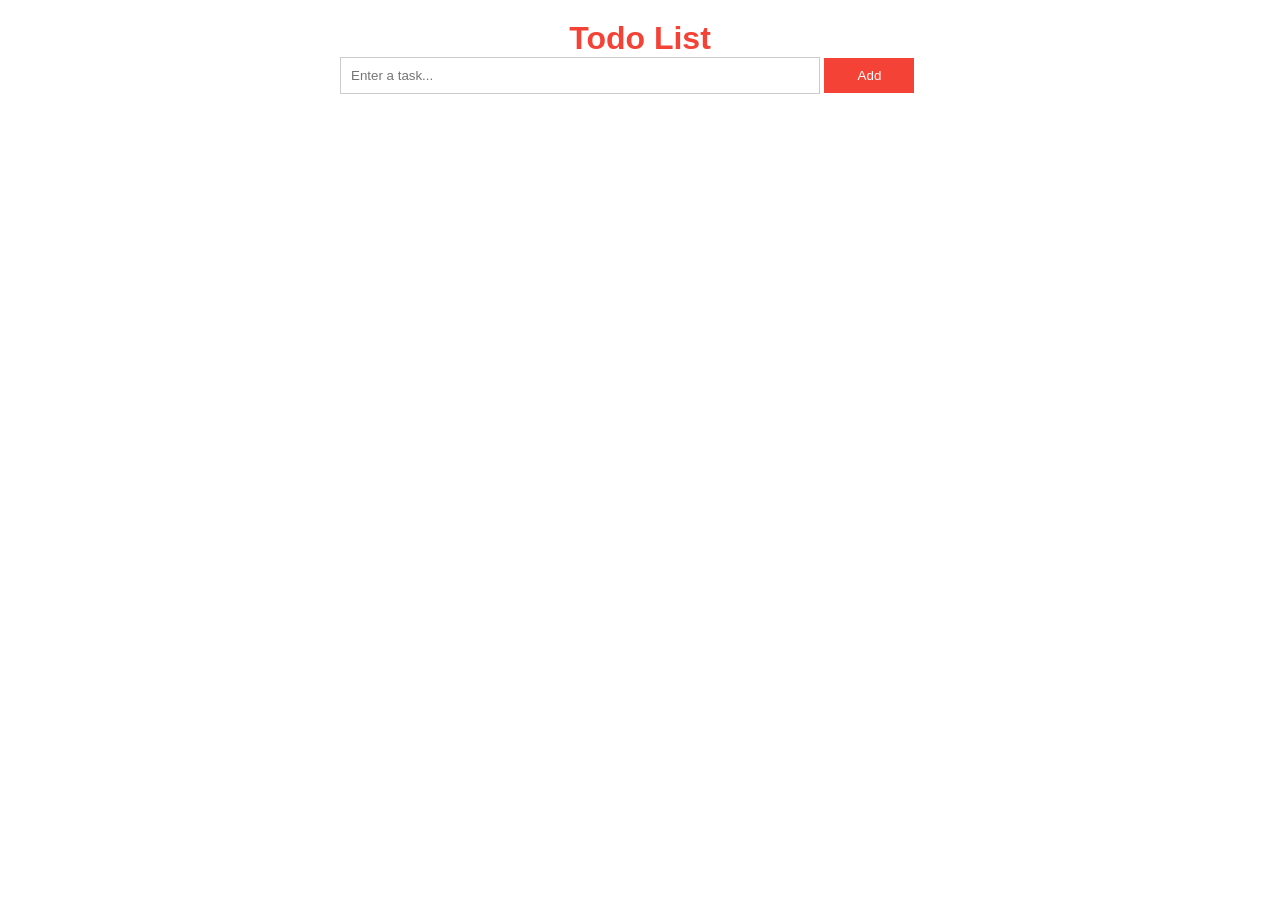
==== index.html @ 0a1d8001 "12/02/2024" ====
<!DOCTYPE html>
<html lang="en">
<head>
  <meta charset="UTF-8">
  <meta name="viewport" content="width=device-width, initial-scale=1.0">
  <title>Todo List App</title>
  <link rel="stylesheet" href="style.css">
</head>
<body>
  <div class="container">
    <h1>Todo List</h1>
    <input type="text" id="task-input" placeholder="Enter a task...">
    <button id="add-task">Add</button>
    <button id="save-task" style="display: none;">Save</button>
    <input type="hidden" id="save-index" value="">
    <ul id="task-list"></ul>
  </div>
  <script src="script.js"></script>
</body>
</html>
---- style.css ----
* {
  box-sizing: border-box;
  margin: 0;
  padding: 0;
}

.container {
  max-width: 600px;
  margin: 20px auto;
  font-family: Arial, sans-serif;
}

h1 {
  text-align: center;
  color: #f44336;
}

input {
  width: 80%;
  padding: 10px;
  border: 1px solid #ccc;
  outline: none;
}

button {
  width: 15%;
  padding: 10px;
  background-color: #f44336;
  color: white;
  border: none;
  cursor: pointer;
}

ul {
  list-style: none;
}

li {
  padding: 10px;
  border-bottom: 1px solid #ccc;
  display: flex;
  align-items: center;
}

li.done {
  color: #888;
  text-decoration: line-through;
}

li span {
  margin-left: auto;
  color: #f44336;
  cursor: pointer;
}
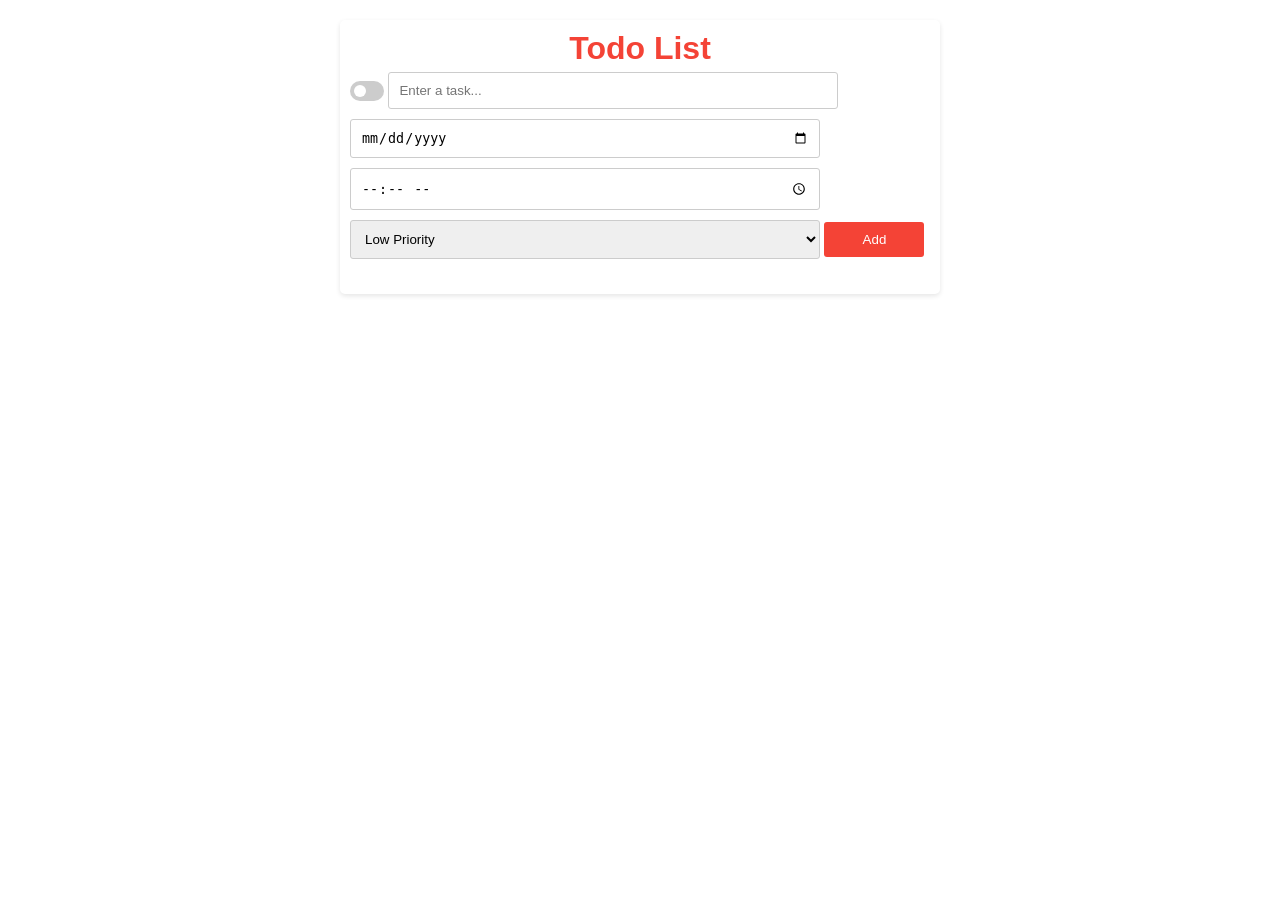
==== commit e7033607: "Update 1.0" ====
--- a/index.html
+++ b/index.html
@@ -9,7 +9,18 @@
 <body>
   <div class="container">
     <h1>Todo List</h1>
+    <label class="switch">
+      <input type="checkbox" id="dark-mode-toggle">
+      <span class="slider round"></span>
+    </label>
     <input type="text" id="task-input" placeholder="Enter a task...">
+    <input type="date" id="task-date" placeholder="Select date">
+    <input type="time" id="task-time" placeholder="Select time">
+    <select id="task-priority">
+      <option value="Low">Low Priority</option>
+      <option value="Medium">Medium Priority</option>
+      <option value="High">High Priority</option>
+    </select>
     <button id="add-task">Add</button>
     <button id="save-task" style="display: none;">Save</button>
     <input type="hidden" id="save-index" value="">
--- a/style.css
+++ b/style.css
@@ -1,54 +1,204 @@
-* {
-  box-sizing: border-box;
-  margin: 0;
-  padding: 0;
-}
-
-.container {
-  max-width: 600px;
-  margin: 20px auto;
-  font-family: Arial, sans-serif;
-}
-
-h1 {
-  text-align: center;
+
+  * {
+    box-sizing: border-box;
+    margin: 0;
+    padding: 0;
+  }
+  
+  .container {
+    max-width: 600px;
+    margin: 20px auto;
+    padding: 10px;
+    font-family: Arial, sans-serif;
+    background-color: #fff;
+    border-radius: 5px;
+    box-shadow: 0 2px 5px rgba(0, 0, 0, 0.1);
+  }
+  
+  h1 {
+    text-align: center;
+    color: #f44336;
+  }
+  
+  input[type="text"], #task-date, #task-time, #task-priority {
+    width: calc(100% - 130px);
+    padding: 10px;
+    margin: 5px 0;
+    border: 1px solid #ccc;
+    border-radius: 3px;
+    outline: none;
+  }
+  
+  #task-date, #task-time, #task-priority {
+    width: calc(100% - 110px);
+  }
+  
+  button {
+    width: 100px;
+    padding: 10px;
+    margin: 5px 0;
+    background-color: #f44336;
+    color: white;
+    border: none;
+    border-radius: 3px;
+    cursor: pointer;
+  }
+  
+  button:hover {
+    background-color: #d32f2f;
+  }
+  
+  ul {
+    list-style: none;
+    margin-top: 20px;
+  }
+  
+  li {
+    padding: 10px;
+    border-bottom: 1px solid #ccc;
+    display: flex;
+    flex-wrap: wrap;
+    align-items: center;
+  }
+  
+  li span:first-child {
+    flex-grow: 1;
+  }
+  
+  li .close {
+    margin-left: 10px;
+    color: #f44336;
+    cursor: pointer;
+  }
+  
+  li .comment {
+    display: block;
+    margin-top: 10px;
+    font-style: italic;
+    color: #666;
+  }
+  
+  li.done {
+    color: #888;
+    text-decoration: line-through;
+  }
+  
+  /* Dark mode styles */
+body.dark-mode {
+  background-color: #121212;
+  color: #ffffff;
+}
+
+.container.dark-mode {
+  background-color: #1e1e1e;
+  color: #ffffff;
+}
+
+input[type="text"].dark-mode, #task-date.dark-mode, #task-time.dark-mode, #task-priority.dark-mode, button.dark-mode {
+  background-color: #333333;
+  color: #ffffff;
+  border: 1px solid #555555;
+}
+
+ul.dark-mode li {
+  border-bottom: 1px solid #444444;
+}
+
+li.done.dark-mode {
+  color: #888888;
+}
+
+li .close.dark-mode {
   color: #f44336;
 }
 
-input {
-  width: 80%;
-  padding: 10px;
-  border: 1px solid #ccc;
-  outline: none;
-}
-
-button {
-  width: 15%;
-  padding: 10px;
-  background-color: #f44336;
-  color: white;
-  border: none;
+li .comment.dark-mode {
+  color: #aaaaaa;
+}
+
+.switch {
+  position: relative;
+  display: inline-block;
+  width: 34px;
+  height: 20px;
+}
+
+.switch input {
+  opacity: 0;
+  width: 0;
+  height: 0;
+}
+
+.slider {
+  position: absolute;
   cursor: pointer;
-}
-
-ul {
-  list-style: none;
-}
-
-li {
-  padding: 10px;
-  border-bottom: 1px solid #ccc;
-  display: flex;
-  align-items: center;
-}
-
-li.done {
-  color: #888;
-  text-decoration: line-through;
-}
-
-li span {
-  margin-left: auto;
-  color: #f44336;
-  cursor: pointer;
-}
+  top: 0;
+  left: 0;
+  right: 0;
+  bottom: 0;
+  background-color: #ccc;
+  transition: 0.4s;
+}
+
+.slider:before {
+  position: absolute;
+  content: "";
+  height: 12px;
+  width: 12px;
+  left: 4px;
+  bottom: 4px;
+  background-color: white;
+  transition: 0.4s;
+}
+
+input:checked + .slider {
+  background-color: #2196F3;
+}
+
+input:checked + .slider:before {
+  transform: translateX(14px);
+}
+
+.slider.round {
+  border-radius: 34px;
+}
+
+.slider.round:before {
+  border-radius: 50%;
+}
+
+  
+  @media (max-width: 600px) {
+    .container {
+      width: 90%;
+      margin: 10px auto;
+      padding: 10px;
+    }
+  
+    input[type="text"], #task-date, #task-time, #task-priority, button {
+      width: 100%;
+      margin: 5px 0;
+    }
+  
+    button {
+      margin-top: 10px;
+    }
+  
+    ul {
+      padding-left: 0;
+    }
+  
+    li {
+      flex-direction: column;
+      align-items: flex-start;
+    }
+  
+    li span {
+      width: 100%;
+    }
+  
+    li .close {
+      align-self: flex-end;
+    }
+  }
+  
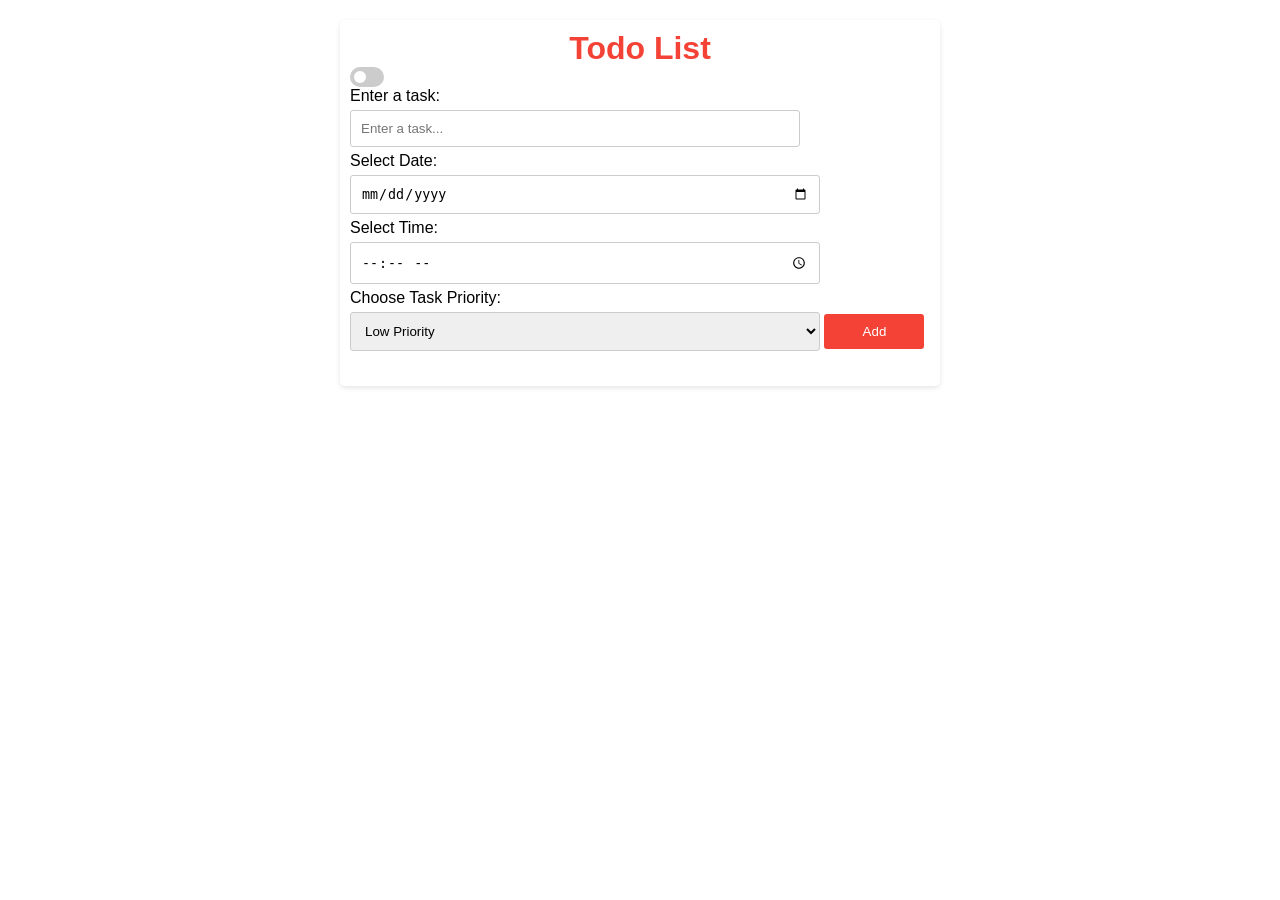
==== commit 9b981110: "fixes" ====
--- a/index.html
+++ b/index.html
@@ -13,9 +13,13 @@
       <input type="checkbox" id="dark-mode-toggle">
       <span class="slider round"></span>
     </label>
+    <p>Enter a task:</p>
     <input type="text" id="task-input" placeholder="Enter a task...">
+    <p>Select Date:</p>
     <input type="date" id="task-date" placeholder="Select date">
+    <p>Select Time:</p>
     <input type="time" id="task-time" placeholder="Select time">
+    <p>Choose Task Priority:</p>
     <select id="task-priority">
       <option value="Low">Low Priority</option>
       <option value="Medium">Medium Priority</option>
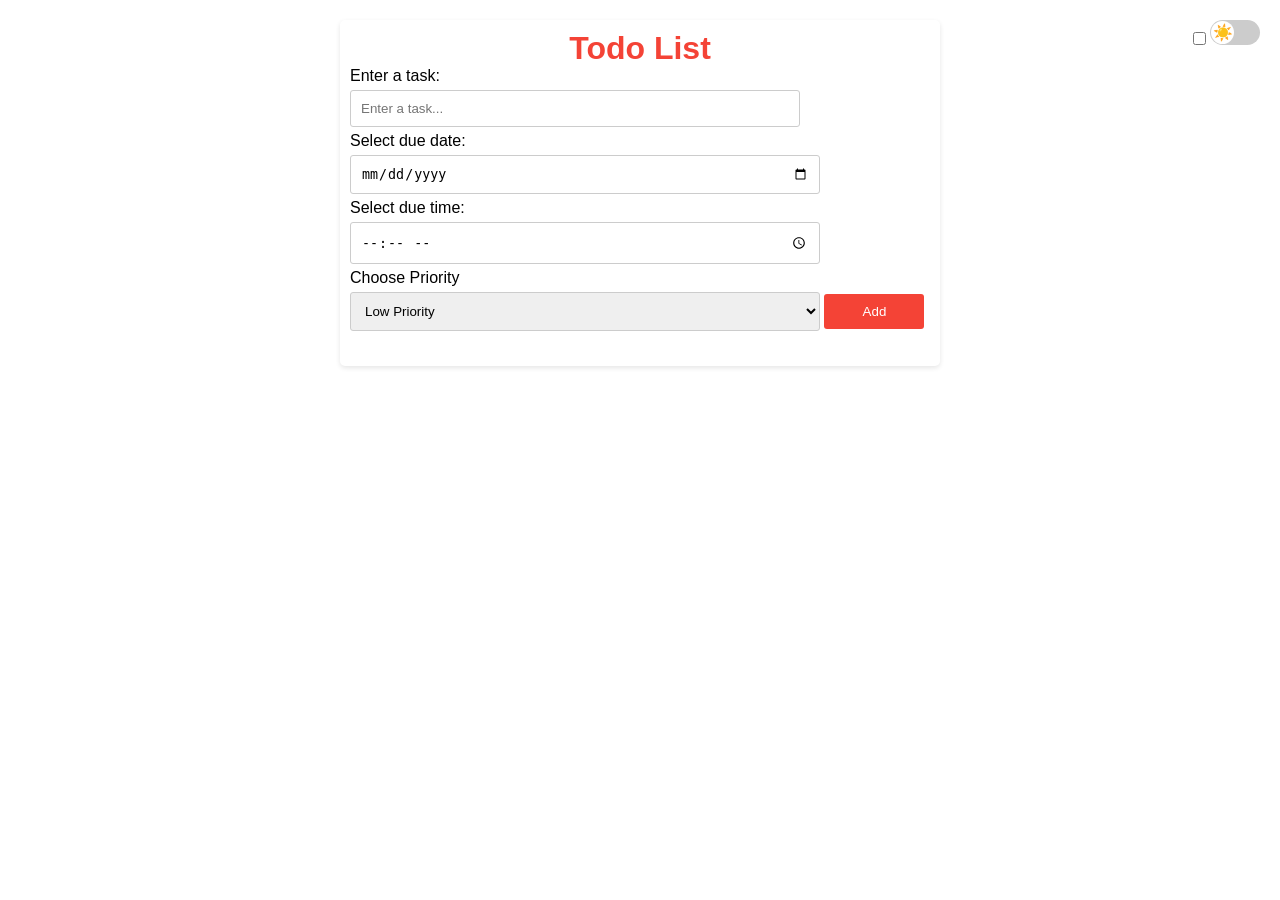
==== commit b0888848: "Update 2.0" ====
--- a/index.html
+++ b/index.html
@@ -9,17 +9,22 @@
 <body>
   <div class="container">
     <h1>Todo List</h1>
-    <label class="switch">
+    <div class="toggle-container">
       <input type="checkbox" id="dark-mode-toggle">
-      <span class="slider round"></span>
-    </label>
+      <label for="dark-mode-toggle" class="toggle-label">
+        <div class="toggle-ball">
+          <span class="sun">☀️</span>
+          <span class="moon">🌙</span>
+        </div>
+      </label>
+    </div>
     <p>Enter a task:</p>
     <input type="text" id="task-input" placeholder="Enter a task...">
-    <p>Select Date:</p>
+    <p>Select due date:</p>
     <input type="date" id="task-date" placeholder="Select date">
-    <p>Select Time:</p>
+    <p>Select due time:</p>
     <input type="time" id="task-time" placeholder="Select time">
-    <p>Choose Task Priority:</p>
+    <p>Choose Priority</p>
     <select id="task-priority">
       <option value="Low">Low Priority</option>
       <option value="Medium">Medium Priority</option>
--- a/style.css
+++ b/style.css
@@ -1,89 +1,94 @@
-
-  * {
-    box-sizing: border-box;
-    margin: 0;
-    padding: 0;
-  }
-  
-  .container {
-    max-width: 600px;
-    margin: 20px auto;
-    padding: 10px;
-    font-family: Arial, sans-serif;
-    background-color: #fff;
-    border-radius: 5px;
-    box-shadow: 0 2px 5px rgba(0, 0, 0, 0.1);
-  }
-  
-  h1 {
-    text-align: center;
-    color: #f44336;
-  }
-  
-  input[type="text"], #task-date, #task-time, #task-priority {
-    width: calc(100% - 130px);
-    padding: 10px;
-    margin: 5px 0;
-    border: 1px solid #ccc;
-    border-radius: 3px;
-    outline: none;
-  }
-  
-  #task-date, #task-time, #task-priority {
-    width: calc(100% - 110px);
-  }
-  
-  button {
-    width: 100px;
-    padding: 10px;
-    margin: 5px 0;
-    background-color: #f44336;
-    color: white;
-    border: none;
-    border-radius: 3px;
-    cursor: pointer;
-  }
-  
-  button:hover {
-    background-color: #d32f2f;
-  }
-  
-  ul {
-    list-style: none;
-    margin-top: 20px;
-  }
-  
-  li {
-    padding: 10px;
-    border-bottom: 1px solid #ccc;
-    display: flex;
-    flex-wrap: wrap;
-    align-items: center;
-  }
-  
-  li span:first-child {
-    flex-grow: 1;
-  }
-  
-  li .close {
-    margin-left: 10px;
-    color: #f44336;
-    cursor: pointer;
-  }
-  
-  li .comment {
-    display: block;
-    margin-top: 10px;
-    font-style: italic;
-    color: #666;
-  }
-  
-  li.done {
-    color: #888;
-    text-decoration: line-through;
-  }
-  
-  /* Dark mode styles */
+* {
+  box-sizing: border-box;
+  margin: 0;
+  padding: 0;
+}
+
+.container {
+  max-width: 600px;
+  margin: 20px auto;
+  padding: 10px;
+  font-family: Arial, sans-serif;
+  background-color: #fff;
+  border-radius: 5px;
+  box-shadow: 0 2px 5px rgba(0, 0, 0, 0.1);
+}
+
+h1 {
+  text-align: center;
+  color: #f44336;
+}
+
+input[type="text"], #task-date, #task-time, #task-priority {
+  width: calc(100% - 130px);
+  padding: 10px;
+  margin: 5px 0;
+  border: 1px solid #ccc;
+  border-radius: 3px;
+  outline: none;
+}
+
+#task-date, #task-time, #task-priority {
+  width: calc(100% - 110px);
+}
+
+button {
+  width: 100px;
+  padding: 10px;
+  margin: 5px 0;
+  background-color: #f44336;
+  color: white;
+  border: none;
+  border-radius: 3px;
+  cursor: pointer;
+}
+
+button:hover {
+  background-color: #d32f2f;
+}
+
+ul {
+  list-style: none;
+  margin-top: 20px;
+}
+
+li {
+  padding: 10px;
+  border-bottom: 1px solid #ccc;
+  display: flex;
+  flex-wrap: wrap;
+  align-items: center;
+}
+
+li span:first-child {
+  flex-grow: 1;
+}
+
+li .edit {
+  margin-left: 10px;
+  color: #2196F3;
+  cursor: pointer;
+}
+
+li .close {
+  margin-left: 10px;
+  color: #f44336;
+  cursor: pointer;
+}
+
+li .comment {
+  display: block;
+  margin-top: 10px;
+  font-style: italic;
+  color: #666;
+}
+
+li.done {
+  color: #888;
+  text-decoration: line-through;
+}
+
+/* Dark mode styles */
 body.dark-mode {
   background-color: #121212;
   color: #ffffff;
@@ -116,89 +121,92 @@
   color: #aaaaaa;
 }
 
-.switch {
+/* Toggle switch styles */
+.toggle-container {
+  position: absolute;
+  top: 20px;
+  right: 20px;
+}
+
+.toggle-label {
+  display: inline-block;
+  width: 50px;
+  height: 25px;
+  background-color: #ccc;
+  border-radius: 25px;
   position: relative;
-  display: inline-block;
-  width: 34px;
-  height: 20px;
-}
-
-.switch input {
-  opacity: 0;
-  width: 0;
-  height: 0;
-}
-
-.slider {
+  cursor: pointer;
+  transition: background-color 0.4s;
+}
+
+.toggle-label .toggle-ball {
   position: absolute;
-  cursor: pointer;
-  top: 0;
-  left: 0;
-  right: 0;
-  bottom: 0;
-  background-color: #ccc;
-  transition: 0.4s;
-}
-
-.slider:before {
-  position: absolute;
-  content: "";
-  height: 12px;
-  width: 12px;
-  left: 4px;
-  bottom: 4px;
+  width: 23px;
+  height: 23px;
   background-color: white;
-  transition: 0.4s;
-}
-
-input:checked + .slider {
+  border-radius: 50%;
+  top: 1px;
+  left: 1px;
+  transition: transform 0.4s;
+  display: flex;
+  justify-content: center;
+  align-items: center;
+}
+
+.toggle-label .toggle-ball .sun {
+  display: block;
+}
+
+.toggle-label .toggle-ball .moon {
+  display: none;
+}
+
+#dark-mode-toggle:checked + .toggle-label {
   background-color: #2196F3;
 }
 
-input:checked + .slider:before {
-  transform: translateX(14px);
-}
-
-.slider.round {
-  border-radius: 34px;
-}
-
-.slider.round:before {
-  border-radius: 50%;
-}
-
-  
-  @media (max-width: 600px) {
-    .container {
-      width: 90%;
-      margin: 10px auto;
-      padding: 10px;
-    }
-  
-    input[type="text"], #task-date, #task-time, #task-priority, button {
-      width: 100%;
-      margin: 5px 0;
-    }
-  
-    button {
-      margin-top: 10px;
-    }
-  
-    ul {
-      padding-left: 0;
-    }
-  
-    li {
-      flex-direction: column;
-      align-items: flex-start;
-    }
-  
-    li span {
-      width: 100%;
-    }
-  
-    li .close {
-      align-self: flex-end;
-    }
-  }
-  +#dark-mode-toggle:checked + .toggle-label .toggle-ball {
+  transform: translateX(25px);
+}
+
+#dark-mode-toggle:checked + .toggle-label .toggle-ball .sun {
+  display: none;
+}
+
+#dark-mode-toggle:checked + .toggle-label .toggle-ball .moon {
+  display: block;
+}
+
+@media (max-width: 600px) {
+  .container {
+    width: 90%;
+    margin: 10px auto;
+    padding: 10px;
+  }
+
+  input[type="text"], #task-date, #task-time, #task-priority, button {
+    width: 100%;
+    margin: 5px 0;
+  }
+
+  button {
+    margin-top: 10px;
+  }
+
+  ul {
+    padding-left: 0;
+  }
+
+  li {
+    flex-direction: column;
+    align-items: flex-start;
+  }
+
+  li span {
+    width: 100%;
+  }
+
+  li .close {
+    align-self: flex-end;
+  }
+}
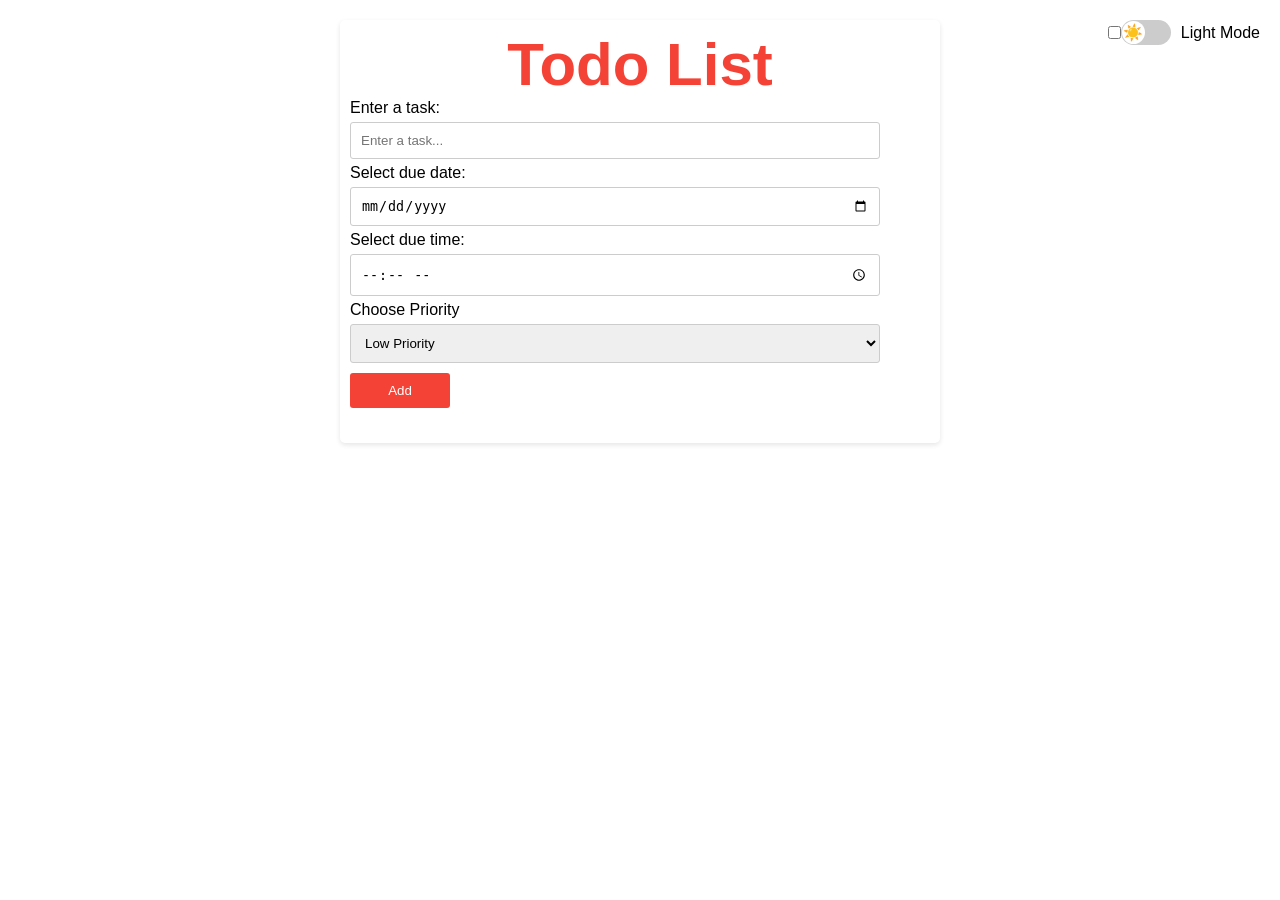
==== commit 67d058ca: "UI/UX update" ====
--- a/index.html
+++ b/index.html
@@ -17,19 +17,24 @@
           <span class="moon">🌙</span>
         </div>
       </label>
+      <span id="mode-label">Light Mode</span>
     </div>
     <p>Enter a task:</p>
     <input type="text" id="task-input" placeholder="Enter a task...">
+    <br>
     <p>Select due date:</p>
     <input type="date" id="task-date" placeholder="Select date">
+    <br>
     <p>Select due time:</p>
     <input type="time" id="task-time" placeholder="Select time">
+    <br>
     <p>Choose Priority</p>
     <select id="task-priority">
       <option value="Low">Low Priority</option>
       <option value="Medium">Medium Priority</option>
       <option value="High">High Priority</option>
     </select>
+    <br>
     <button id="add-task">Add</button>
     <button id="save-task" style="display: none;">Save</button>
     <input type="hidden" id="save-index" value="">
--- a/style.css
+++ b/style.css
@@ -17,10 +17,11 @@
 h1 {
   text-align: center;
   color: #f44336;
+  font-size: 60px;
 }
 
 input[type="text"], #task-date, #task-time, #task-priority {
-  width: calc(100% - 130px);
+  width: calc(100% - 50px);
   padding: 10px;
   margin: 5px 0;
   border: 1px solid #ccc;
@@ -29,7 +30,7 @@
 }
 
 #task-date, #task-time, #task-priority {
-  width: calc(100% - 110px);
+  width: calc(100% - 50px);
 }
 
 button {
@@ -126,6 +127,18 @@
   position: absolute;
   top: 20px;
   right: 20px;
+  display: flex;
+  align-items: center;
+}
+
+#mode-label {
+  margin-left: 10px;
+  font-size: 16px;
+  color: #000;
+}
+
+body.dark-mode #mode-label {
+  color: #fff;
 }
 
 .toggle-label {
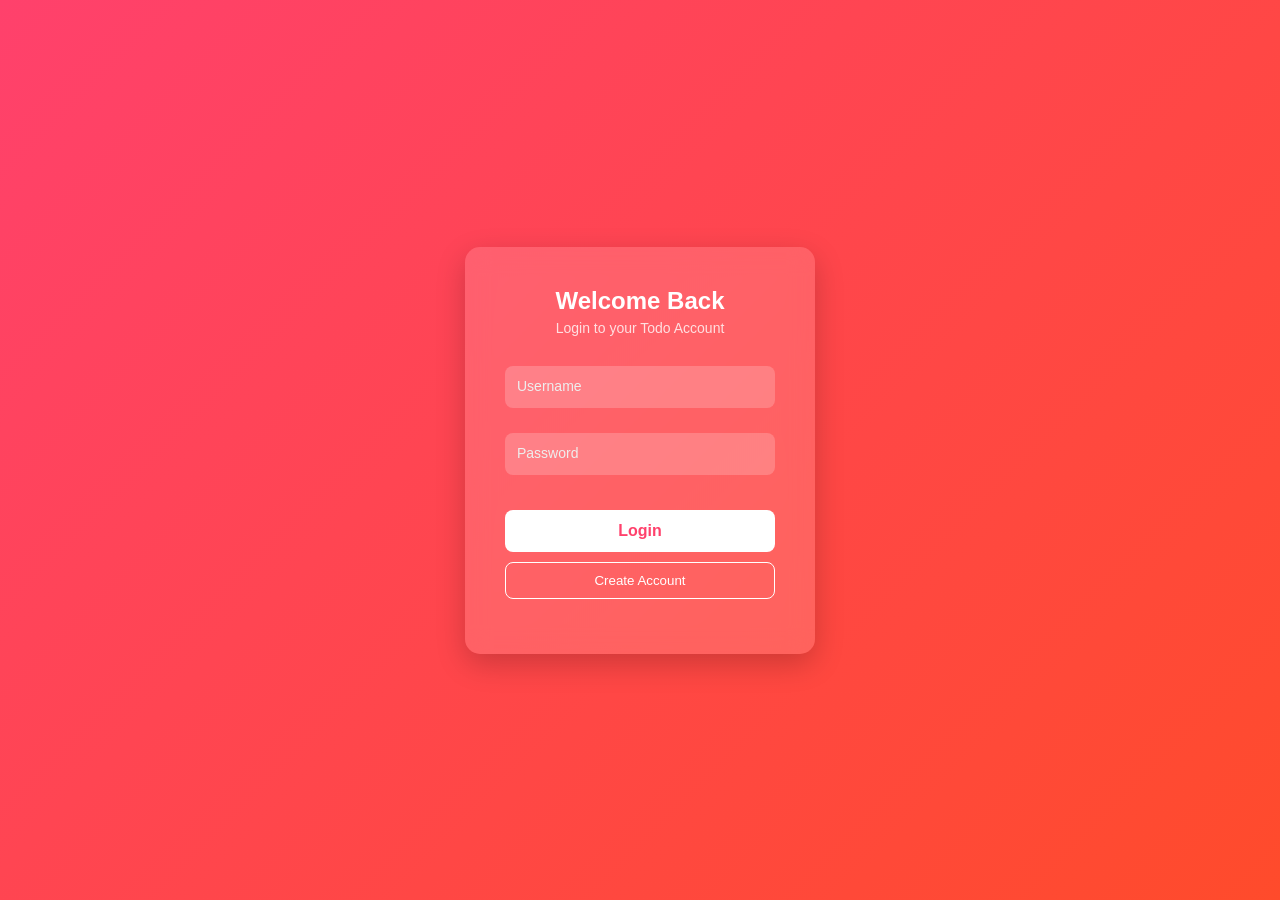
==== commit 91f3551f: "10/03/2026" ====
--- a/index.html
+++ b/index.html
@@ -4,6 +4,7 @@
   <meta charset="UTF-8">
   <meta name="viewport" content="width=device-width, initial-scale=1.0">
   <title>Todo List App</title>
+  <button onclick="logout()">Logout</button>
   <link rel="stylesheet" href="style.css">
 </head>
 <body>
@@ -42,4 +43,4 @@
   </div>
   <script src="script.js"></script>
 </body>
-</html>
+</html>
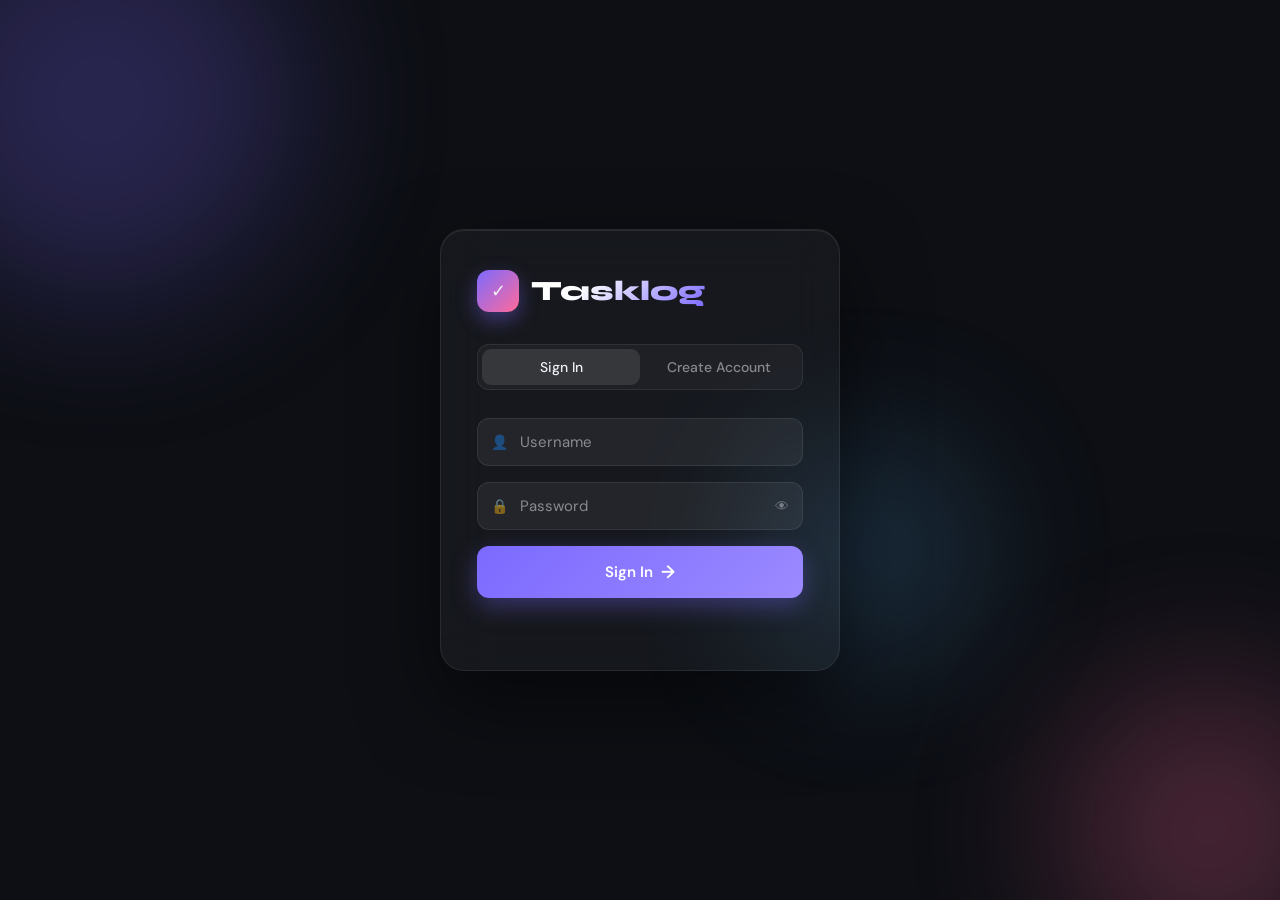
==== commit 53674a6b: "New ui/ux and better functions" ====
--- a/index.html
+++ b/index.html
@@ -3,44 +3,208 @@
 <head>
   <meta charset="UTF-8">
   <meta name="viewport" content="width=device-width, initial-scale=1.0">
-  <title>Todo List App</title>
-  <button onclick="logout()">Logout</button>
+  <title>Tasklog — Your Tasks</title>
+  <link href="https://fonts.googleapis.com/css2?family=Syne:wght@400;600;700;800&family=DM+Sans:wght@300;400;500&display=swap" rel="stylesheet">
   <link rel="stylesheet" href="style.css">
 </head>
 <body>
-  <div class="container">
-    <h1>Todo List</h1>
-    <div class="toggle-container">
-      <input type="checkbox" id="dark-mode-toggle">
-      <label for="dark-mode-toggle" class="toggle-label">
-        <div class="toggle-ball">
-          <span class="sun">☀️</span>
-          <span class="moon">🌙</span>
-        </div>
-      </label>
-      <span id="mode-label">Light Mode</span>
+
+  <div class="bg-orbs">
+    <div class="orb orb1"></div>
+    <div class="orb orb2"></div>
+  </div>
+
+  <div class="app-layout">
+
+    <!-- Sidebar -->
+    <aside class="sidebar">
+      <div class="sidebar-brand">
+        <div class="brand-icon">✓</div>
+        <span class="brand-name">Tasklog</span>
+      </div>
+
+      <div class="user-pill">
+        <div class="user-avatar" id="user-avatar">U</div>
+        <div class="user-info">
+          <span class="user-name" id="user-name-display">User</span>
+          <span class="user-sub">Active</span>
+        </div>
+        <button class="logout-btn" onclick="logout()" title="Logout">↩</button>
+      </div>
+
+      <nav class="filter-nav">
+        <p class="nav-label">View</p>
+        <button class="nav-item active" data-filter="all" onclick="setFilter('all', this)">
+          <span class="nav-icon">📋</span> All Tasks
+          <span class="nav-count" id="count-all">0</span>
+        </button>
+        <button class="nav-item" data-filter="active" onclick="setFilter('active', this)">
+          <span class="nav-icon">⚡</span> Active
+          <span class="nav-count" id="count-active">0</span>
+        </button>
+        <button class="nav-item" data-filter="done" onclick="setFilter('done', this)">
+          <span class="nav-icon">✅</span> Completed
+          <span class="nav-count" id="count-done">0</span>
+        </button>
+
+        <p class="nav-label" style="margin-top:16px">Priority</p>
+        <button class="nav-item" data-filter="high" onclick="setFilter('high', this)">
+          <span class="nav-icon">🔴</span> High
+          <span class="nav-count" id="count-high">0</span>
+        </button>
+        <button class="nav-item" data-filter="medium" onclick="setFilter('medium', this)">
+          <span class="nav-icon">🟡</span> Medium
+          <span class="nav-count" id="count-medium">0</span>
+        </button>
+        <button class="nav-item" data-filter="low" onclick="setFilter('low', this)">
+          <span class="nav-icon">🟢</span> Low
+          <span class="nav-count" id="count-low">0</span>
+        </button>
+      </nav>
+
+      <div class="sidebar-footer">
+        <div class="theme-toggle">
+          <span class="theme-icon">☀️</span>
+          <input type="checkbox" id="dark-mode-toggle" onchange="toggleDarkMode()">
+          <label for="dark-mode-toggle" class="toggle-track">
+            <div class="toggle-thumb"></div>
+          </label>
+          <span class="theme-icon">🌙</span>
+        </div>
+      </div>
+    </aside>
+
+    <!-- Main content -->
+    <main class="main-content">
+
+      <!-- Header -->
+      <div class="top-bar">
+        <div class="top-bar-left">
+          <h1 class="page-title" id="filter-title">All Tasks</h1>
+          <div class="progress-bar-wrap">
+            <div class="progress-bar-fill" id="progress-bar"></div>
+          </div>
+          <span class="progress-label" id="progress-label">0 of 0 done</span>
+        </div>
+        <div class="search-wrap">
+          <span class="search-icon">🔍</span>
+          <input type="text" id="search-input" placeholder="Search tasks…" oninput="renderTasks()">
+        </div>
+      </div>
+
+      <!-- Add task panel -->
+      <div class="add-panel">
+        <div class="add-panel-row">
+          <input type="text" id="task-input" placeholder="What needs to be done?" class="task-name-input">
+        </div>
+        <div class="add-panel-row add-panel-meta">
+          <div class="meta-field">
+            <label>📅 Due Date</label>
+            <input type="date" id="task-date">
+          </div>
+          <div class="meta-field">
+            <label>⏰ Time</label>
+            <input type="time" id="task-time">
+          </div>
+          <div class="meta-field">
+            <label>🏷 Priority</label>
+            <select id="task-priority">
+              <option value="Low">🟢 Low</option>
+              <option value="Medium">🟡 Medium</option>
+              <option value="High">🔴 High</option>
+            </select>
+          </div>
+          <div class="meta-field">
+            <label>📁 Category</label>
+            <select id="task-category">
+              <option value="General">General</option>
+              <option value="Work">Work</option>
+              <option value="Personal">Personal</option>
+              <option value="Health">Health</option>
+              <option value="Shopping">Shopping</option>
+            </select>
+          </div>
+        </div>
+        <div class="add-panel-row add-panel-actions">
+          <input type="text" id="task-note" placeholder="Add a note (optional)…" class="note-input">
+          <button id="add-task-btn" onclick="handleAdd()">
+            <span id="add-btn-label">+ Add Task</span>
+          </button>
+          <button id="cancel-edit-btn" onclick="cancelEdit()" style="display:none">✕ Cancel</button>
+          <input type="hidden" id="save-index" value="">
+        </div>
+      </div>
+
+      <!-- Sort bar -->
+      <div class="sort-bar">
+        <span class="sort-label">Sort by:</span>
+        <button class="sort-btn active" data-sort="added" onclick="setSort('added', this)">Date Added</button>
+        <button class="sort-btn" data-sort="due" onclick="setSort('due', this)">Due Date</button>
+        <button class="sort-btn" data-sort="priority" onclick="setSort('priority', this)">Priority</button>
+        <button class="sort-btn" data-sort="name" onclick="setSort('name', this)">Name</button>
+        <span style="flex:1"></span>
+        <button class="clear-done-btn" onclick="clearCompleted()">Clear completed</button>
+      </div>
+
+      <!-- Task list -->
+      <ul id="task-list"></ul>
+
+      <!-- Empty state -->
+      <div class="empty-state" id="empty-state" style="display:none">
+        <div class="empty-icon">🎉</div>
+        <p class="empty-title">All clear!</p>
+        <p class="empty-sub">No tasks here. Add one above.</p>
+      </div>
+
+    </main>
+  </div>
+
+  <!-- Edit modal -->
+  <div class="modal-overlay" id="modal-overlay" onclick="closeModal(event)">
+    <div class="modal">
+      <h3 class="modal-title">Edit Task</h3>
+      <input type="text" id="modal-task" placeholder="Task name" class="modal-input">
+      <div class="modal-row">
+        <div class="meta-field">
+          <label>📅 Due Date</label>
+          <input type="date" id="modal-date" class="modal-input-sm">
+        </div>
+        <div class="meta-field">
+          <label>⏰ Time</label>
+          <input type="time" id="modal-time" class="modal-input-sm">
+        </div>
+      </div>
+      <div class="modal-row">
+        <div class="meta-field">
+          <label>🏷 Priority</label>
+          <select id="modal-priority" class="modal-input-sm">
+            <option value="Low">🟢 Low</option>
+            <option value="Medium">🟡 Medium</option>
+            <option value="High">🔴 High</option>
+          </select>
+        </div>
+        <div class="meta-field">
+          <label>📁 Category</label>
+          <select id="modal-category" class="modal-input-sm">
+            <option value="General">General</option>
+            <option value="Work">Work</option>
+            <option value="Personal">Personal</option>
+            <option value="Health">Health</option>
+            <option value="Shopping">Shopping</option>
+          </select>
+        </div>
+      </div>
+      <div class="meta-field" style="margin-top:12px">
+        <label>📝 Note</label>
+        <input type="text" id="modal-note" placeholder="Add a note…" class="modal-input">
+      </div>
+      <div class="modal-actions">
+        <button class="modal-cancel" onclick="closeModal()">Cancel</button>
+        <button class="modal-save" onclick="saveModal()">Save Changes</button>
+      </div>
     </div>
-    <p>Enter a task:</p>
-    <input type="text" id="task-input" placeholder="Enter a task...">
-    <br>
-    <p>Select due date:</p>
-    <input type="date" id="task-date" placeholder="Select date">
-    <br>
-    <p>Select due time:</p>
-    <input type="time" id="task-time" placeholder="Select time">
-    <br>
-    <p>Choose Priority</p>
-    <select id="task-priority">
-      <option value="Low">Low Priority</option>
-      <option value="Medium">Medium Priority</option>
-      <option value="High">High Priority</option>
-    </select>
-    <br>
-    <button id="add-task">Add</button>
-    <button id="save-task" style="display: none;">Save</button>
-    <input type="hidden" id="save-index" value="">
-    <ul id="task-list"></ul>
   </div>
+
   <script src="script.js"></script>
 </body>
 </html>
--- a/style.css
+++ b/style.css
@@ -1,225 +1,573 @@
-* {
-  box-sizing: border-box;
-  margin: 0;
-  padding: 0;
-}
-
-.container {
-  max-width: 600px;
-  margin: 20px auto;
-  padding: 10px;
-  font-family: Arial, sans-serif;
-  background-color: #fff;
-  border-radius: 5px;
-  box-shadow: 0 2px 5px rgba(0, 0, 0, 0.1);
-}
-
-h1 {
-  text-align: center;
-  color: #f44336;
-  font-size: 60px;
-}
-
-input[type="text"], #task-date, #task-time, #task-priority {
-  width: calc(100% - 50px);
-  padding: 10px;
-  margin: 5px 0;
-  border: 1px solid #ccc;
-  border-radius: 3px;
+*, *::before, *::after { margin: 0; padding: 0; box-sizing: border-box; }
+
+:root {
+  --bg: #f5f4fc;
+  --surface: #ffffff;
+  --surface2: #f0effe;
+  --border: rgba(0,0,0,0.08);
+  --accent: #7c6aff;
+  --accent2: #ff6a9a;
+  --accent-light: rgba(124,106,255,0.12);
+  --text: #1a1829;
+  --text-muted: #9490b0;
+  --text-sub: #6b6880;
+  --high: #ff4e6a;
+  --high-bg: rgba(255,78,106,0.1);
+  --medium: #ffb233;
+  --medium-bg: rgba(255,178,51,0.1);
+  --low: #3dca7a;
+  --low-bg: rgba(61,202,122,0.1);
+  --done-bg: rgba(0,0,0,0.025);
+  --sidebar-w: 240px;
+  --radius: 16px;
+  --shadow: 0 2px 12px rgba(0,0,0,0.07);
+  --shadow-lg: 0 8px 32px rgba(0,0,0,0.12);
+}
+
+body.dark {
+  --bg: #0d0f14;
+  --surface: #161921;
+  --surface2: #1c1f2a;
+  --border: rgba(255,255,255,0.07);
+  --accent-light: rgba(124,106,255,0.15);
+  --text: #f0eff8;
+  --text-muted: #6b6880;
+  --text-sub: #8f8aaa;
+  --done-bg: rgba(255,255,255,0.025);
+  --shadow: 0 2px 12px rgba(0,0,0,0.3);
+  --shadow-lg: 0 8px 32px rgba(0,0,0,0.5);
+}
+
+body {
+  font-family: 'DM Sans', sans-serif;
+  background: var(--bg);
+  color: var(--text);
+  min-height: 100vh;
+  transition: background 0.3s, color 0.3s;
+}
+
+/* Background orbs */
+.bg-orbs { position: fixed; inset: 0; z-index: 0; pointer-events: none; }
+.orb { position: absolute; border-radius: 50%; filter: blur(100px); opacity: 0.08; }
+.orb1 { width: 500px; height: 500px; background: var(--accent); top: -100px; left: -100px; }
+.orb2 { width: 400px; height: 400px; background: var(--accent2); bottom: -100px; right: -100px; }
+
+/* Layout */
+.app-layout {
+  position: relative; z-index: 1;
+  display: flex;
+  min-height: 100vh;
+}
+
+/* Sidebar */
+.sidebar {
+  width: var(--sidebar-w);
+  background: var(--surface);
+  border-right: 1px solid var(--border);
+  display: flex;
+  flex-direction: column;
+  padding: 24px 16px;
+  position: fixed;
+  top: 0; left: 0; bottom: 0;
+  z-index: 10;
+  transition: background 0.3s, border-color 0.3s;
+}
+
+.sidebar-brand {
+  display: flex; align-items: center; gap: 10px;
+  padding: 0 8px 20px;
+  border-bottom: 1px solid var(--border);
+  margin-bottom: 20px;
+}
+
+.brand-icon {
+  width: 32px; height: 32px;
+  background: linear-gradient(135deg, var(--accent), var(--accent2));
+  border-radius: 9px;
+  display: flex; align-items: center; justify-content: center;
+  color: white; font-weight: 800; font-size: 14px;
+}
+
+.brand-name {
+  font-family: 'Syne', sans-serif;
+  font-size: 20px; font-weight: 800;
+  background: linear-gradient(135deg, var(--accent), var(--accent2));
+  -webkit-background-clip: text; -webkit-text-fill-color: transparent;
+  background-clip: text;
+}
+
+/* User pill */
+.user-pill {
+  display: flex; align-items: center; gap: 10px;
+  padding: 10px 10px;
+  background: var(--surface2);
+  border-radius: 12px;
+  margin-bottom: 20px;
+}
+
+.user-avatar {
+  width: 32px; height: 32px;
+  border-radius: 50%;
+  background: linear-gradient(135deg, var(--accent), var(--accent2));
+  color: white; font-weight: 700; font-size: 13px;
+  display: flex; align-items: center; justify-content: center;
+  flex-shrink: 0;
+}
+
+.user-info { flex: 1; overflow: hidden; }
+.user-name { display: block; font-size: 13px; font-weight: 600; white-space: nowrap; overflow: hidden; text-overflow: ellipsis; }
+.user-sub { font-size: 11px; color: var(--text-muted); }
+
+.logout-btn {
+  background: none; border: none; cursor: pointer;
+  color: var(--text-muted); font-size: 16px; padding: 4px;
+  border-radius: 6px; transition: background 0.2s, color 0.2s;
+  width: auto;
+}
+.logout-btn:hover { background: var(--high-bg); color: var(--high); }
+
+/* Nav */
+.nav-label {
+  font-size: 10px; font-weight: 600;
+  letter-spacing: 0.08em; text-transform: uppercase;
+  color: var(--text-muted); padding: 0 10px;
+  margin-bottom: 4px;
+}
+
+.nav-item {
+  display: flex; align-items: center; gap: 8px;
+  width: 100%; padding: 9px 10px;
+  background: none; border: none;
+  border-radius: 10px; color: var(--text-sub);
+  font-family: 'DM Sans', sans-serif; font-size: 14px;
+  cursor: pointer; text-align: left;
+  transition: background 0.2s, color 0.2s;
+  margin-bottom: 2px;
+}
+
+.nav-item:hover { background: var(--accent-light); color: var(--text); }
+.nav-item.active { background: var(--accent-light); color: var(--accent); font-weight: 600; }
+
+.nav-icon { font-size: 14px; }
+.nav-count {
+  margin-left: auto; font-size: 11px; font-weight: 700;
+  background: var(--surface2); border-radius: 20px;
+  padding: 1px 7px; color: var(--text-muted);
+}
+.nav-item.active .nav-count { background: var(--accent); color: white; }
+
+/* Sidebar footer */
+.sidebar-footer {
+  margin-top: auto; padding-top: 16px;
+  border-top: 1px solid var(--border);
+}
+
+.theme-toggle {
+  display: flex; align-items: center; gap: 8px;
+  justify-content: center;
+}
+
+.theme-icon { font-size: 14px; }
+
+#dark-mode-toggle { display: none; }
+
+.toggle-track {
+  width: 40px; height: 22px;
+  background: var(--border);
+  border-radius: 20px;
+  cursor: pointer;
+  position: relative;
+  transition: background 0.3s;
+  display: block;
+}
+
+#dark-mode-toggle:checked + .toggle-track { background: var(--accent); }
+
+.toggle-thumb {
+  position: absolute;
+  width: 16px; height: 16px;
+  background: white;
+  border-radius: 50%;
+  top: 3px; left: 3px;
+  transition: transform 0.3s;
+  box-shadow: 0 1px 4px rgba(0,0,0,0.2);
+}
+
+#dark-mode-toggle:checked + .toggle-track .toggle-thumb { transform: translateX(18px); }
+
+/* Main content */
+.main-content {
+  margin-left: var(--sidebar-w);
+  flex: 1; padding: 28px 32px;
+  max-width: 860px;
+}
+
+/* Top bar */
+.top-bar {
+  display: flex; align-items: flex-start;
+  justify-content: space-between; gap: 16px;
+  margin-bottom: 24px;
+}
+
+.top-bar-left { flex: 1; }
+
+.page-title {
+  font-family: 'Syne', sans-serif;
+  font-size: 28px; font-weight: 800;
+  color: var(--text);
+  margin-bottom: 10px;
+}
+
+.progress-bar-wrap {
+  height: 5px;
+  background: var(--border);
+  border-radius: 10px;
+  overflow: hidden;
+  max-width: 280px;
+  margin-bottom: 6px;
+}
+
+.progress-bar-fill {
+  height: 100%;
+  background: linear-gradient(90deg, var(--accent), var(--accent2));
+  border-radius: 10px;
+  transition: width 0.5s cubic-bezier(0.16, 1, 0.3, 1);
+  width: 0%;
+}
+
+.progress-label { font-size: 12px; color: var(--text-muted); }
+
+/* Search */
+.search-wrap {
+  position: relative; flex-shrink: 0;
+}
+
+.search-icon {
+  position: absolute; left: 12px; top: 50%; transform: translateY(-50%);
+  font-size: 14px; pointer-events: none;
+}
+
+#search-input {
+  padding: 10px 14px 10px 36px;
+  background: var(--surface);
+  border: 1px solid var(--border);
+  border-radius: 12px;
+  color: var(--text);
+  font-family: 'DM Sans', sans-serif;
+  font-size: 14px;
   outline: none;
-}
-
-#task-date, #task-time, #task-priority {
-  width: calc(100% - 50px);
-}
-
-button {
-  width: 100px;
-  padding: 10px;
-  margin: 5px 0;
-  background-color: #f44336;
-  color: white;
-  border: none;
-  border-radius: 3px;
+  width: 220px;
+  transition: border-color 0.2s, box-shadow 0.2s;
+}
+
+#search-input:focus {
+  border-color: var(--accent);
+  box-shadow: 0 0 0 3px rgba(124,106,255,0.12);
+}
+
+/* Add panel */
+.add-panel {
+  background: var(--surface);
+  border: 1px solid var(--border);
+  border-radius: var(--radius);
+  padding: 20px;
+  margin-bottom: 20px;
+  box-shadow: var(--shadow);
+  transition: background 0.3s, border-color 0.3s;
+}
+
+.add-panel-row { display: flex; gap: 12px; margin-bottom: 12px; }
+.add-panel-row:last-child { margin-bottom: 0; }
+
+.task-name-input, .note-input {
+  flex: 1; padding: 12px 14px;
+  background: var(--surface2);
+  border: 1px solid var(--border);
+  border-radius: 10px;
+  color: var(--text);
+  font-family: 'DM Sans', sans-serif;
+  font-size: 15px;
+  outline: none;
+  transition: border-color 0.2s, box-shadow 0.2s;
+}
+
+.task-name-input { font-size: 16px; font-weight: 500; }
+
+.task-name-input::placeholder, .note-input::placeholder { color: var(--text-muted); }
+
+.task-name-input:focus, .note-input:focus {
+  border-color: var(--accent);
+  box-shadow: 0 0 0 3px rgba(124,106,255,0.1);
+}
+
+.add-panel-meta { flex-wrap: wrap; }
+
+.meta-field {
+  display: flex; flex-direction: column; gap: 5px; flex: 1; min-width: 120px;
+}
+
+.meta-field label {
+  font-size: 11px; font-weight: 600;
+  color: var(--text-muted); letter-spacing: 0.04em;
+}
+
+.meta-field input, .meta-field select {
+  padding: 9px 11px;
+  background: var(--surface2);
+  border: 1px solid var(--border);
+  border-radius: 9px;
+  color: var(--text);
+  font-family: 'DM Sans', sans-serif;
+  font-size: 13px;
+  outline: none;
+  transition: border-color 0.2s;
+}
+
+.meta-field input:focus, .meta-field select:focus { border-color: var(--accent); }
+
+.add-panel-actions { align-items: center; }
+
+#add-task-btn {
+  padding: 11px 22px;
+  background: linear-gradient(135deg, var(--accent), #9b8aff);
+  border: none; border-radius: 10px;
+  color: white; font-family: 'DM Sans', sans-serif;
+  font-size: 14px; font-weight: 600;
+  cursor: pointer; white-space: nowrap;
+  transition: transform 0.15s, box-shadow 0.15s;
+  box-shadow: 0 4px 14px rgba(124,106,255,0.35);
+  width: auto;
+}
+
+#add-task-btn:hover { transform: translateY(-2px); box-shadow: 0 6px 20px rgba(124,106,255,0.45); }
+#add-task-btn:active { transform: translateY(0); }
+
+#cancel-edit-btn {
+  padding: 11px 16px;
+  background: var(--surface2);
+  border: 1px solid var(--border);
+  border-radius: 10px;
+  color: var(--text-muted);
+  font-family: 'DM Sans', sans-serif;
+  font-size: 14px;
   cursor: pointer;
-}
-
-button:hover {
-  background-color: #d32f2f;
-}
-
-ul {
-  list-style: none;
-  margin-top: 20px;
-}
-
-li {
-  padding: 10px;
-  border-bottom: 1px solid #ccc;
-  display: flex;
-  flex-wrap: wrap;
-  align-items: center;
-}
-
-li span:first-child {
-  flex-grow: 1;
-}
-
-li .edit {
-  margin-left: 10px;
-  color: #2196F3;
-  cursor: pointer;
-}
-
-li .close {
-  margin-left: 10px;
-  color: #f44336;
-  cursor: pointer;
-}
-
-li .comment {
-  display: block;
-  margin-top: 10px;
-  font-style: italic;
-  color: #666;
-}
-
-li.done {
-  color: #888;
-  text-decoration: line-through;
-}
-
-/* Dark mode styles */
-body.dark-mode {
-  background-color: #121212;
-  color: #ffffff;
-}
-
-.container.dark-mode {
-  background-color: #1e1e1e;
-  color: #ffffff;
-}
-
-input[type="text"].dark-mode, #task-date.dark-mode, #task-time.dark-mode, #task-priority.dark-mode, button.dark-mode {
-  background-color: #333333;
-  color: #ffffff;
-  border: 1px solid #555555;
-}
-
-ul.dark-mode li {
-  border-bottom: 1px solid #444444;
-}
-
-li.done.dark-mode {
-  color: #888888;
-}
-
-li .close.dark-mode {
-  color: #f44336;
-}
-
-li .comment.dark-mode {
-  color: #aaaaaa;
-}
-
-/* Toggle switch styles */
-.toggle-container {
-  position: absolute;
-  top: 20px;
-  right: 20px;
-  display: flex;
-  align-items: center;
-}
-
-#mode-label {
-  margin-left: 10px;
-  font-size: 16px;
-  color: #000;
-}
-
-body.dark-mode #mode-label {
-  color: #fff;
-}
-
-.toggle-label {
-  display: inline-block;
-  width: 50px;
-  height: 25px;
-  background-color: #ccc;
-  border-radius: 25px;
-  position: relative;
-  cursor: pointer;
-  transition: background-color 0.4s;
-}
-
-.toggle-label .toggle-ball {
-  position: absolute;
-  width: 23px;
-  height: 23px;
-  background-color: white;
-  border-radius: 50%;
-  top: 1px;
-  left: 1px;
-  transition: transform 0.4s;
-  display: flex;
-  justify-content: center;
-  align-items: center;
-}
-
-.toggle-label .toggle-ball .sun {
-  display: block;
-}
-
-.toggle-label .toggle-ball .moon {
+  white-space: nowrap;
+  transition: background 0.2s;
+  width: auto;
+}
+#cancel-edit-btn:hover { background: var(--high-bg); color: var(--high); }
+
+/* Sort bar */
+.sort-bar {
+  display: flex; align-items: center; gap: 6px;
+  margin-bottom: 14px; flex-wrap: wrap;
+}
+
+.sort-label { font-size: 12px; color: var(--text-muted); margin-right: 2px; }
+
+.sort-btn {
+  padding: 5px 12px;
+  background: var(--surface);
+  border: 1px solid var(--border);
+  border-radius: 20px;
+  color: var(--text-sub);
+  font-family: 'DM Sans', sans-serif; font-size: 12px;
+  cursor: pointer; transition: all 0.2s;
+  width: auto;
+}
+
+.sort-btn:hover { border-color: var(--accent); color: var(--accent); }
+.sort-btn.active { background: var(--accent); border-color: var(--accent); color: white; font-weight: 600; }
+
+.clear-done-btn {
+  padding: 5px 12px;
+  background: none; border: none;
+  color: var(--text-muted); font-family: 'DM Sans', sans-serif; font-size: 12px;
+  cursor: pointer; border-radius: 20px;
+  transition: background 0.2s, color 0.2s;
+  width: auto;
+}
+.clear-done-btn:hover { background: var(--high-bg); color: var(--high); }
+
+/* Task list */
+#task-list { list-style: none; display: flex; flex-direction: column; gap: 8px; }
+
+li.task-item {
+  background: var(--surface);
+  border: 1px solid var(--border);
+  border-radius: 14px;
+  padding: 14px 16px;
+  display: flex; align-items: center; gap: 14px;
+  transition: background 0.2s, border-color 0.2s, transform 0.2s, box-shadow 0.2s, opacity 0.2s;
+  cursor: default;
+  animation: taskIn 0.3s cubic-bezier(0.16, 1, 0.3, 1) both;
+}
+
+@keyframes taskIn {
+  from { opacity: 0; transform: translateY(10px); }
+  to { opacity: 1; transform: translateY(0); }
+}
+
+li.task-item:hover { box-shadow: var(--shadow); border-color: rgba(124,106,255,0.2); }
+li.task-item.done { opacity: 0.55; background: var(--done-bg); }
+
+/* Priority stripe */
+li.task-item { border-left: 3px solid transparent; }
+li.task-item.high { border-left-color: var(--high); }
+li.task-item.medium { border-left-color: var(--medium); }
+li.task-item.low { border-left-color: var(--low); }
+
+/* Checkbox */
+.task-check {
+  width: 20px; height: 20px; flex-shrink: 0;
+  border: 2px solid var(--border);
+  border-radius: 6px; cursor: pointer;
+  display: flex; align-items: center; justify-content: center;
+  transition: background 0.2s, border-color 0.2s;
+  font-size: 11px; color: transparent;
+}
+
+.task-check:hover { border-color: var(--accent); }
+.task-item.done .task-check { background: var(--low); border-color: var(--low); color: white; }
+
+/* Task body */
+.task-body { flex: 1; min-width: 0; }
+.task-name { font-size: 15px; font-weight: 500; color: var(--text); margin-bottom: 4px; white-space: nowrap; overflow: hidden; text-overflow: ellipsis; }
+.task-item.done .task-name { text-decoration: line-through; color: var(--text-muted); }
+
+.task-meta { display: flex; align-items: center; gap: 10px; flex-wrap: wrap; }
+
+.task-tag {
+  font-size: 11px; padding: 2px 8px; border-radius: 20px;
+  font-weight: 600; letter-spacing: 0.02em;
+}
+
+.tag-high { background: var(--high-bg); color: var(--high); }
+.tag-medium { background: var(--medium-bg); color: var(--medium); }
+.tag-low { background: var(--low-bg); color: var(--low); }
+
+.task-due {
+  font-size: 12px; color: var(--text-muted);
+  display: flex; align-items: center; gap: 4px;
+}
+
+.task-due.overdue { color: var(--high); font-weight: 600; }
+
+.task-category-badge {
+  font-size: 11px; padding: 2px 8px; border-radius: 20px;
+  background: var(--accent-light); color: var(--accent); font-weight: 500;
+}
+
+.task-note {
+  font-size: 12px; color: var(--text-sub);
+  margin-top: 5px; font-style: italic;
+}
+
+/* Task actions */
+.task-actions { display: flex; align-items: center; gap: 6px; flex-shrink: 0; }
+
+.task-action-btn {
+  width: 30px; height: 30px;
+  background: var(--surface2); border: 1px solid var(--border);
+  border-radius: 8px; cursor: pointer; font-size: 13px;
+  display: flex; align-items: center; justify-content: center;
+  transition: background 0.2s, border-color 0.2s, color 0.2s;
+  color: var(--text-muted);
+}
+
+.task-action-btn:hover.edit-btn { background: var(--accent-light); border-color: var(--accent); color: var(--accent); }
+.task-action-btn:hover.delete-btn { background: var(--high-bg); border-color: var(--high); color: var(--high); }
+
+/* Empty state */
+.empty-state {
+  text-align: center; padding: 60px 20px;
+  animation: taskIn 0.4s both;
+}
+.empty-icon { font-size: 48px; margin-bottom: 12px; }
+.empty-title { font-family: 'Syne', sans-serif; font-size: 20px; font-weight: 700; margin-bottom: 6px; }
+.empty-sub { color: var(--text-muted); font-size: 14px; }
+
+/* Modal */
+.modal-overlay {
+  position: fixed; inset: 0;
+  background: rgba(0,0,0,0.5);
+  backdrop-filter: blur(4px);
+  z-index: 100;
   display: none;
-}
-
-#dark-mode-toggle:checked + .toggle-label {
-  background-color: #2196F3;
-}
-
-#dark-mode-toggle:checked + .toggle-label .toggle-ball {
-  transform: translateX(25px);
-}
-
-#dark-mode-toggle:checked + .toggle-label .toggle-ball .sun {
-  display: none;
-}
-
-#dark-mode-toggle:checked + .toggle-label .toggle-ball .moon {
-  display: block;
-}
-
-@media (max-width: 600px) {
-  .container {
-    width: 90%;
-    margin: 10px auto;
-    padding: 10px;
-  }
-
-  input[type="text"], #task-date, #task-time, #task-priority, button {
-    width: 100%;
-    margin: 5px 0;
-  }
-
-  button {
-    margin-top: 10px;
-  }
-
-  ul {
-    padding-left: 0;
-  }
-
-  li {
-    flex-direction: column;
-    align-items: flex-start;
-  }
-
-  li span {
-    width: 100%;
-  }
-
-  li .close {
-    align-self: flex-end;
-  }
-}
+  align-items: center; justify-content: center;
+  padding: 20px;
+}
+
+.modal-overlay.open { display: flex; }
+
+.modal {
+  background: var(--surface);
+  border: 1px solid var(--border);
+  border-radius: 20px;
+  padding: 28px;
+  width: 100%; max-width: 480px;
+  box-shadow: var(--shadow-lg);
+  animation: modalIn 0.3s cubic-bezier(0.16, 1, 0.3, 1) both;
+}
+
+@keyframes modalIn {
+  from { opacity: 0; transform: scale(0.95) translateY(10px); }
+  to { opacity: 1; transform: scale(1) translateY(0); }
+}
+
+.modal-title {
+  font-family: 'Syne', sans-serif; font-size: 20px; font-weight: 700;
+  margin-bottom: 20px;
+}
+
+.modal-input {
+  width: 100%; padding: 12px 14px;
+  background: var(--surface2); border: 1px solid var(--border);
+  border-radius: 10px; color: var(--text);
+  font-family: 'DM Sans', sans-serif; font-size: 15px;
+  outline: none; margin-bottom: 14px;
+  transition: border-color 0.2s;
+}
+
+.modal-input:focus { border-color: var(--accent); }
+
+.modal-row { display: flex; gap: 12px; margin-bottom: 14px; }
+
+.modal-input-sm {
+  width: 100%; padding: 9px 11px;
+  background: var(--surface2); border: 1px solid var(--border);
+  border-radius: 9px; color: var(--text);
+  font-family: 'DM Sans', sans-serif; font-size: 13px;
+  outline: none; transition: border-color 0.2s;
+}
+.modal-input-sm:focus { border-color: var(--accent); }
+
+.modal-actions { display: flex; gap: 10px; margin-top: 20px; }
+
+.modal-cancel {
+  flex: 1; padding: 12px;
+  background: var(--surface2); border: 1px solid var(--border);
+  border-radius: 10px; color: var(--text-muted);
+  font-family: 'DM Sans', sans-serif; font-size: 14px; font-weight: 500;
+  cursor: pointer; transition: background 0.2s;
+}
+.modal-cancel:hover { background: var(--high-bg); color: var(--high); }
+
+.modal-save {
+  flex: 2; padding: 12px;
+  background: linear-gradient(135deg, var(--accent), #9b8aff);
+  border: none; border-radius: 10px; color: white;
+  font-family: 'DM Sans', sans-serif; font-size: 14px; font-weight: 600;
+  cursor: pointer; transition: transform 0.15s, box-shadow 0.15s;
+  box-shadow: 0 4px 14px rgba(124,106,255,0.3);
+}
+.modal-save:hover { transform: translateY(-1px); }
+
+/* Responsive */
+@media (max-width: 768px) {
+  .sidebar { transform: translateX(-100%); }
+  .main-content { margin-left: 0; padding: 20px 16px; }
+  .top-bar { flex-direction: column; }
+  #search-input { width: 100%; }
+  .add-panel-meta { flex-direction: column; }
+}
